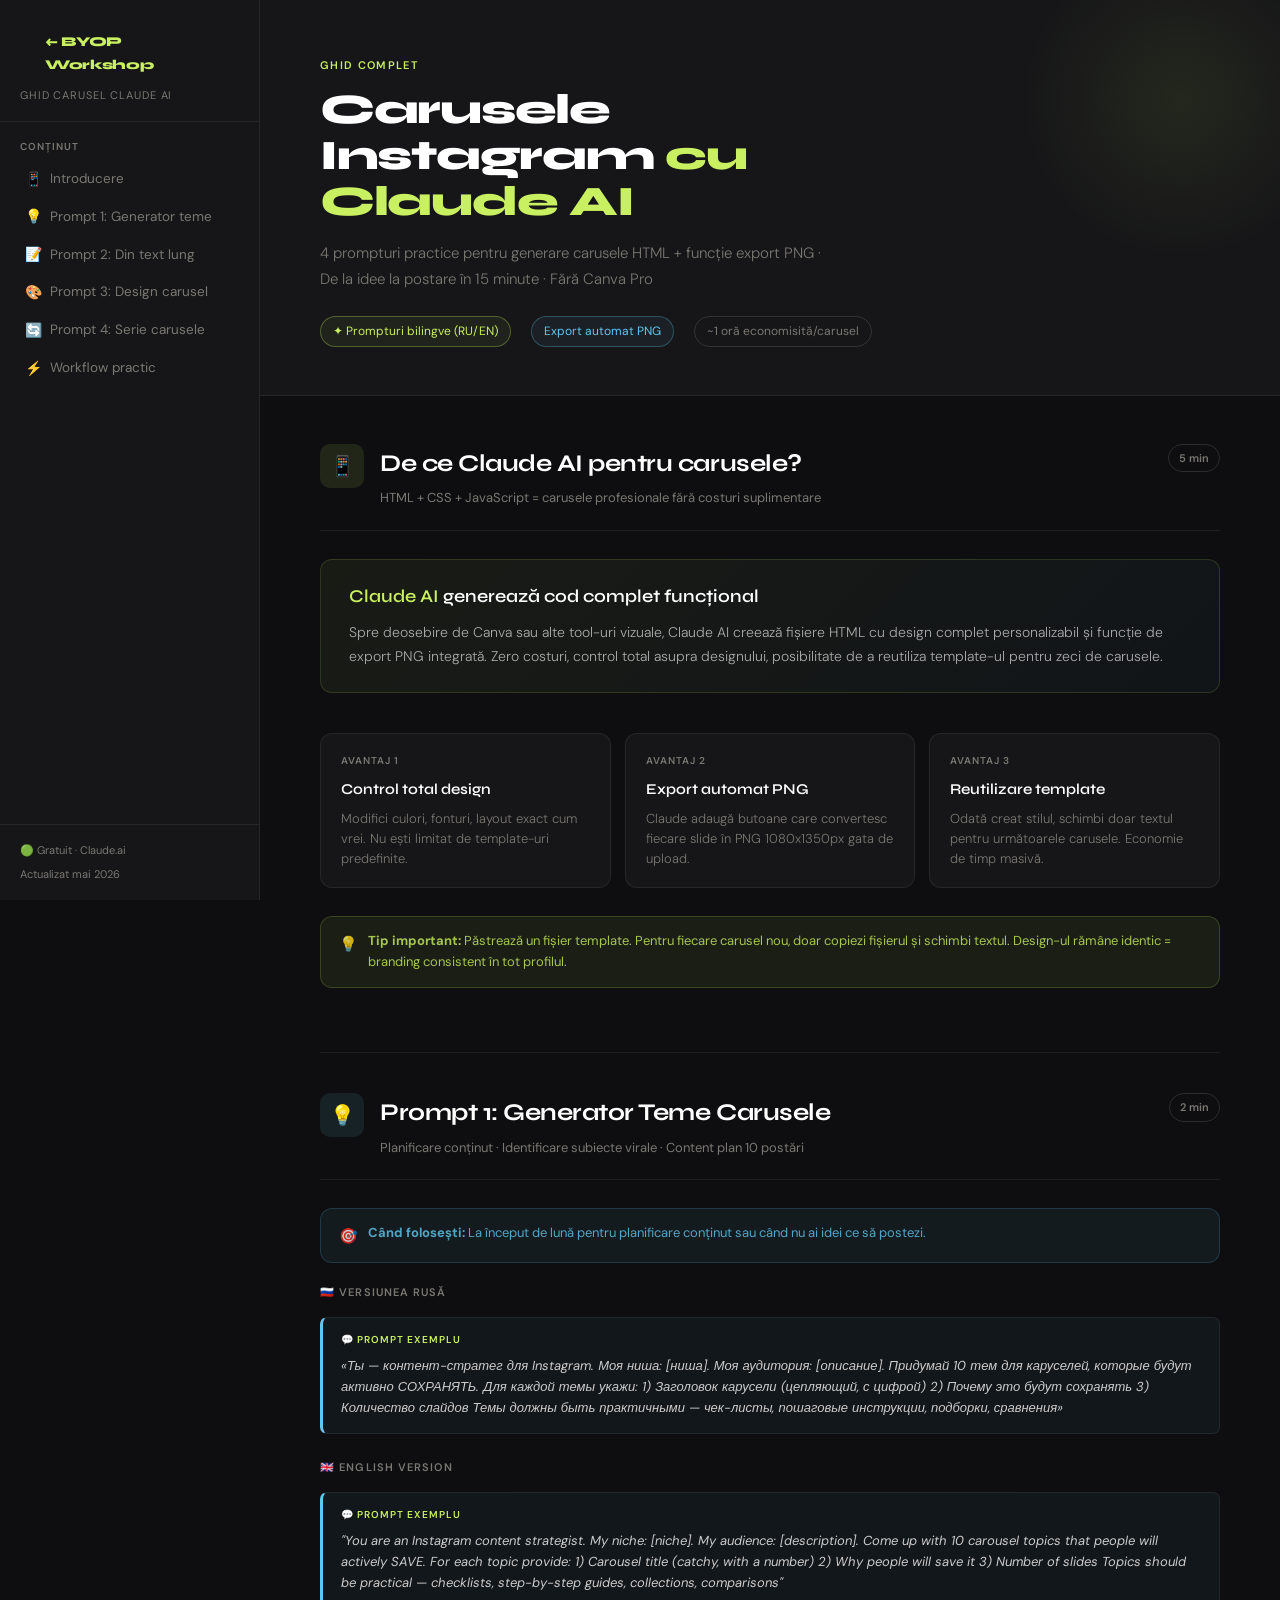
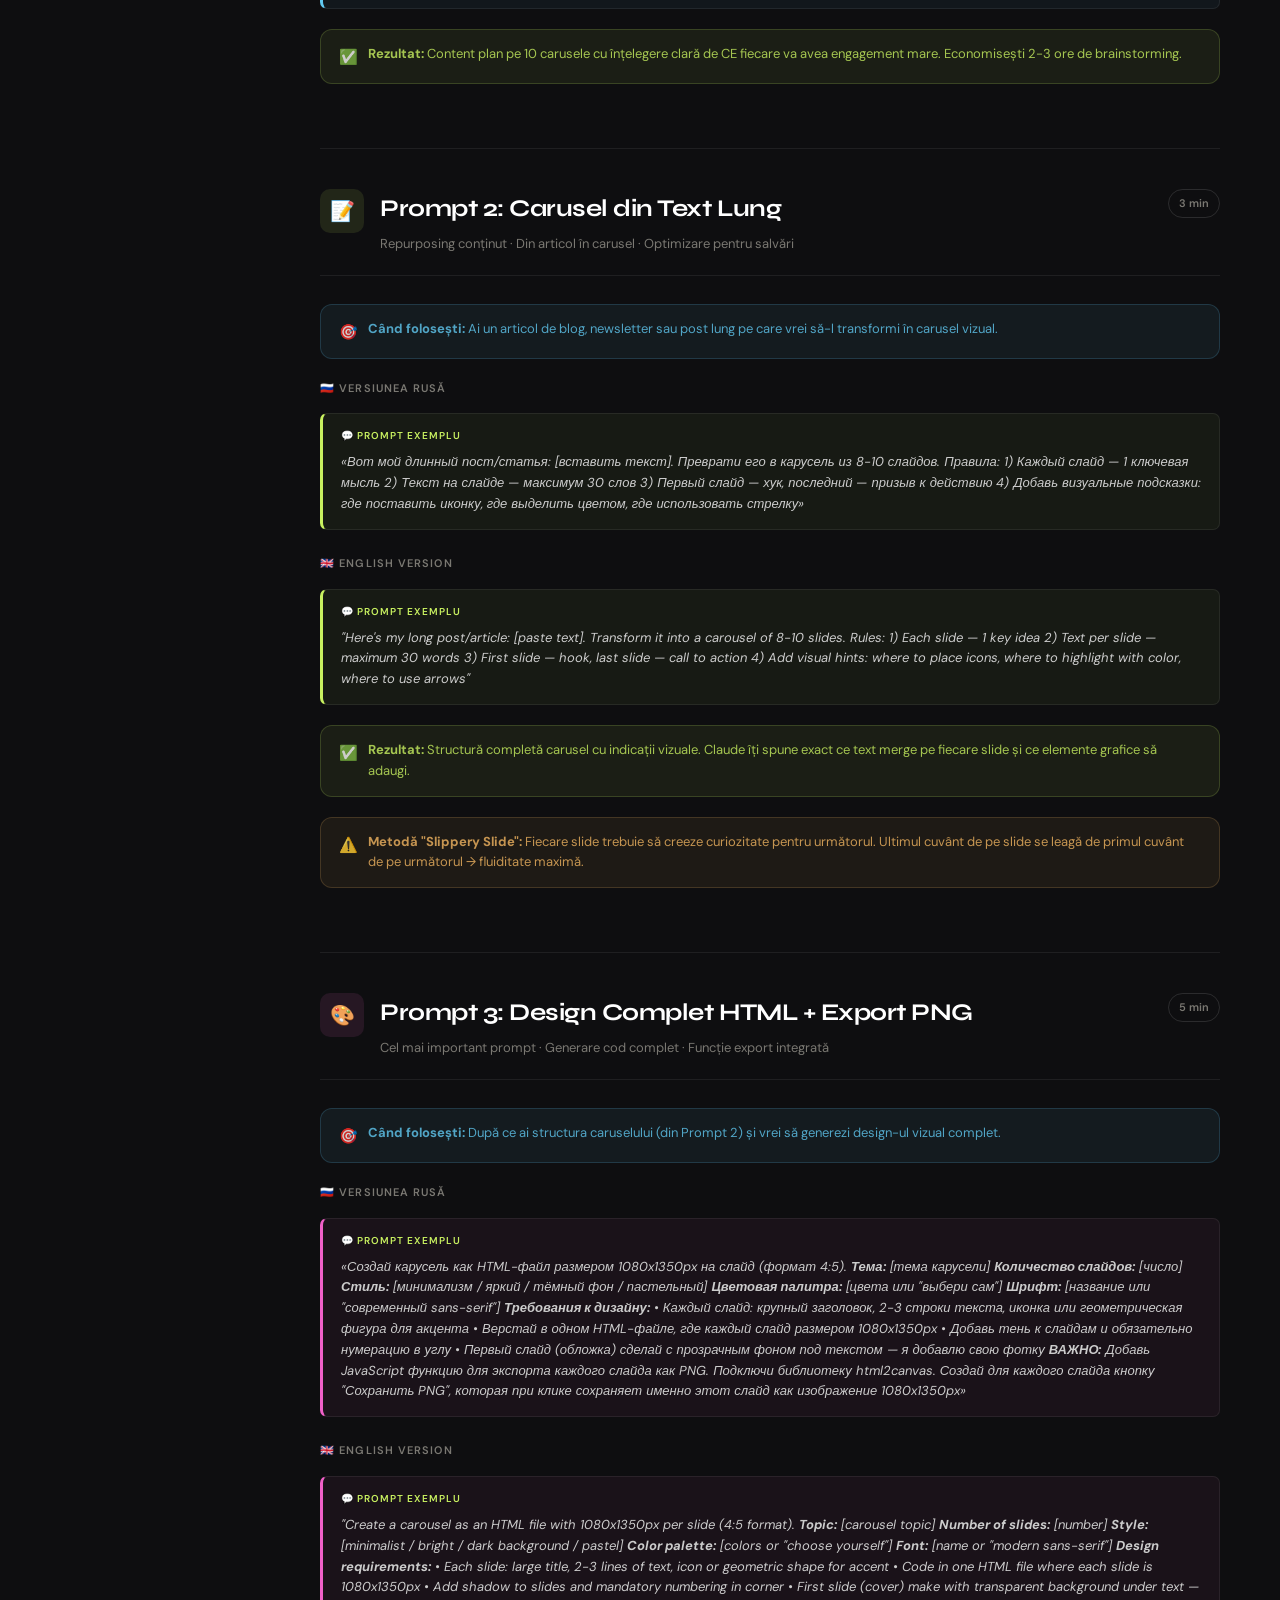
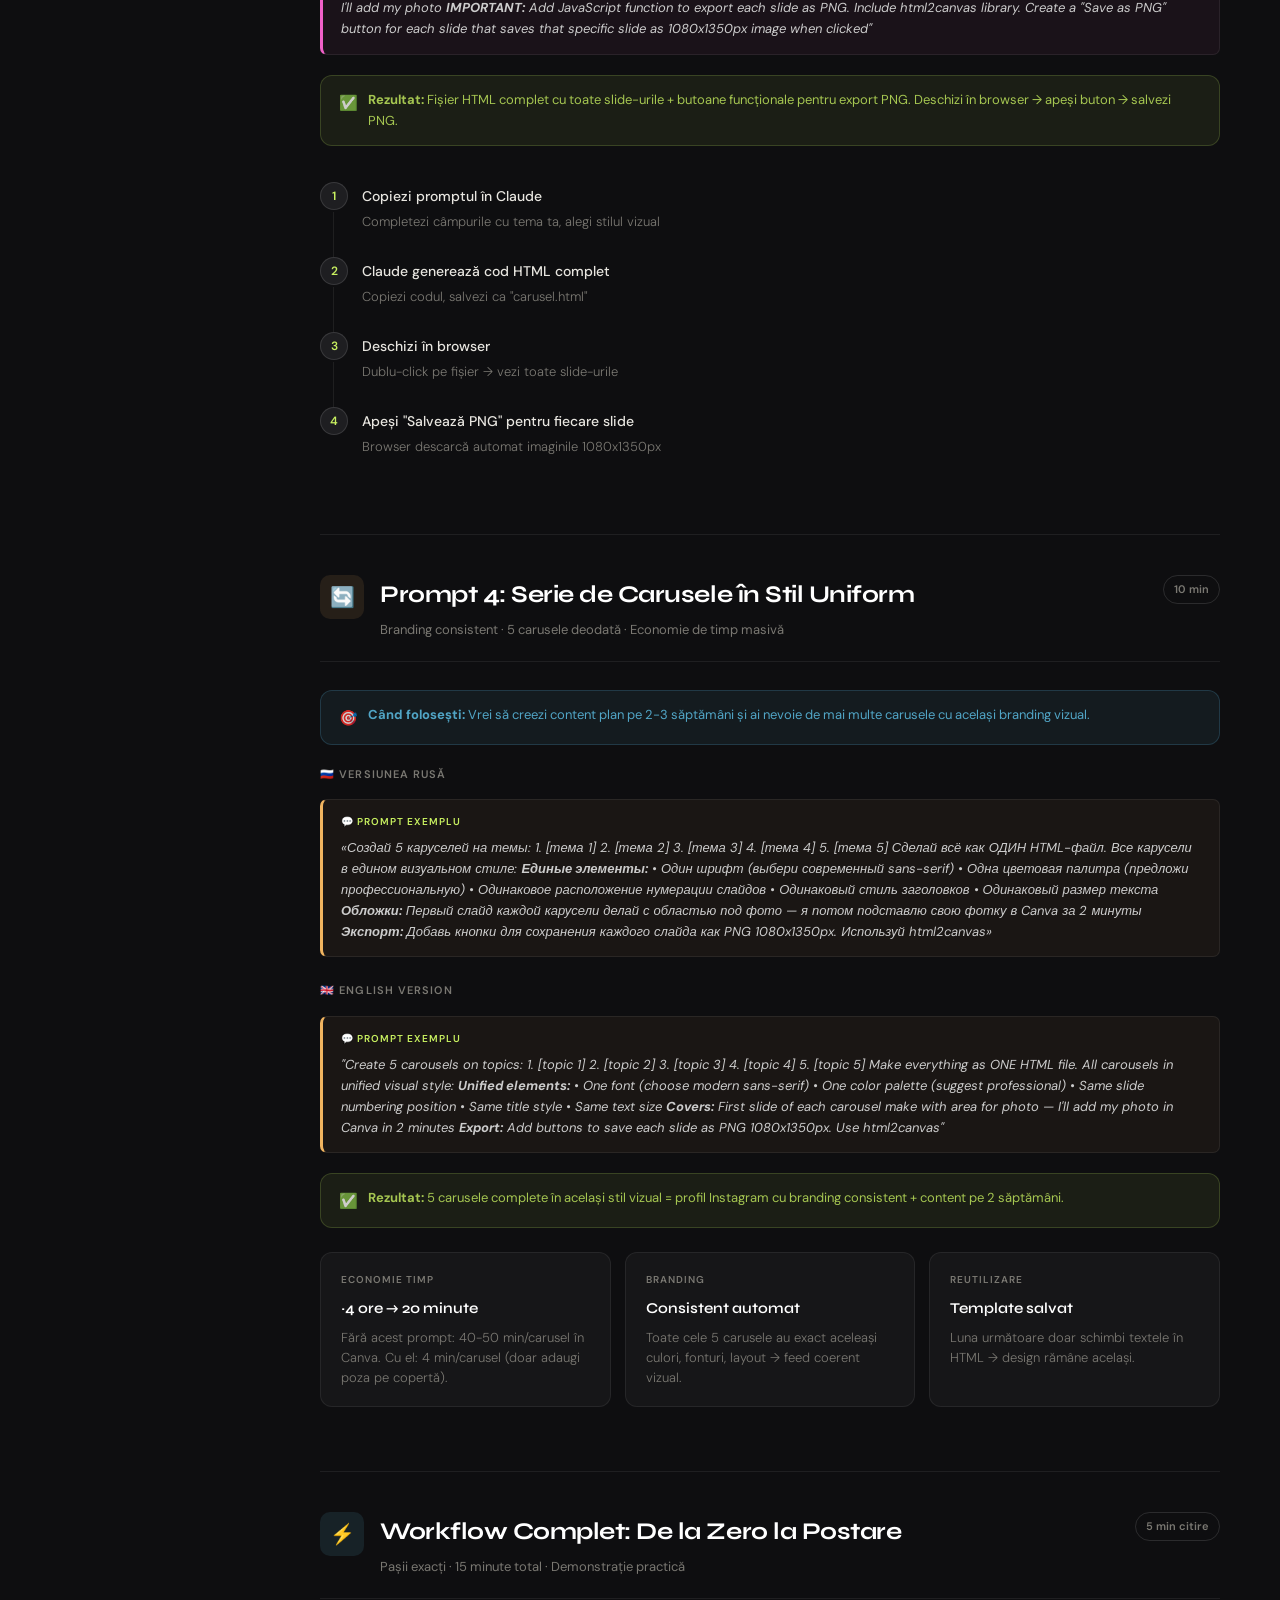
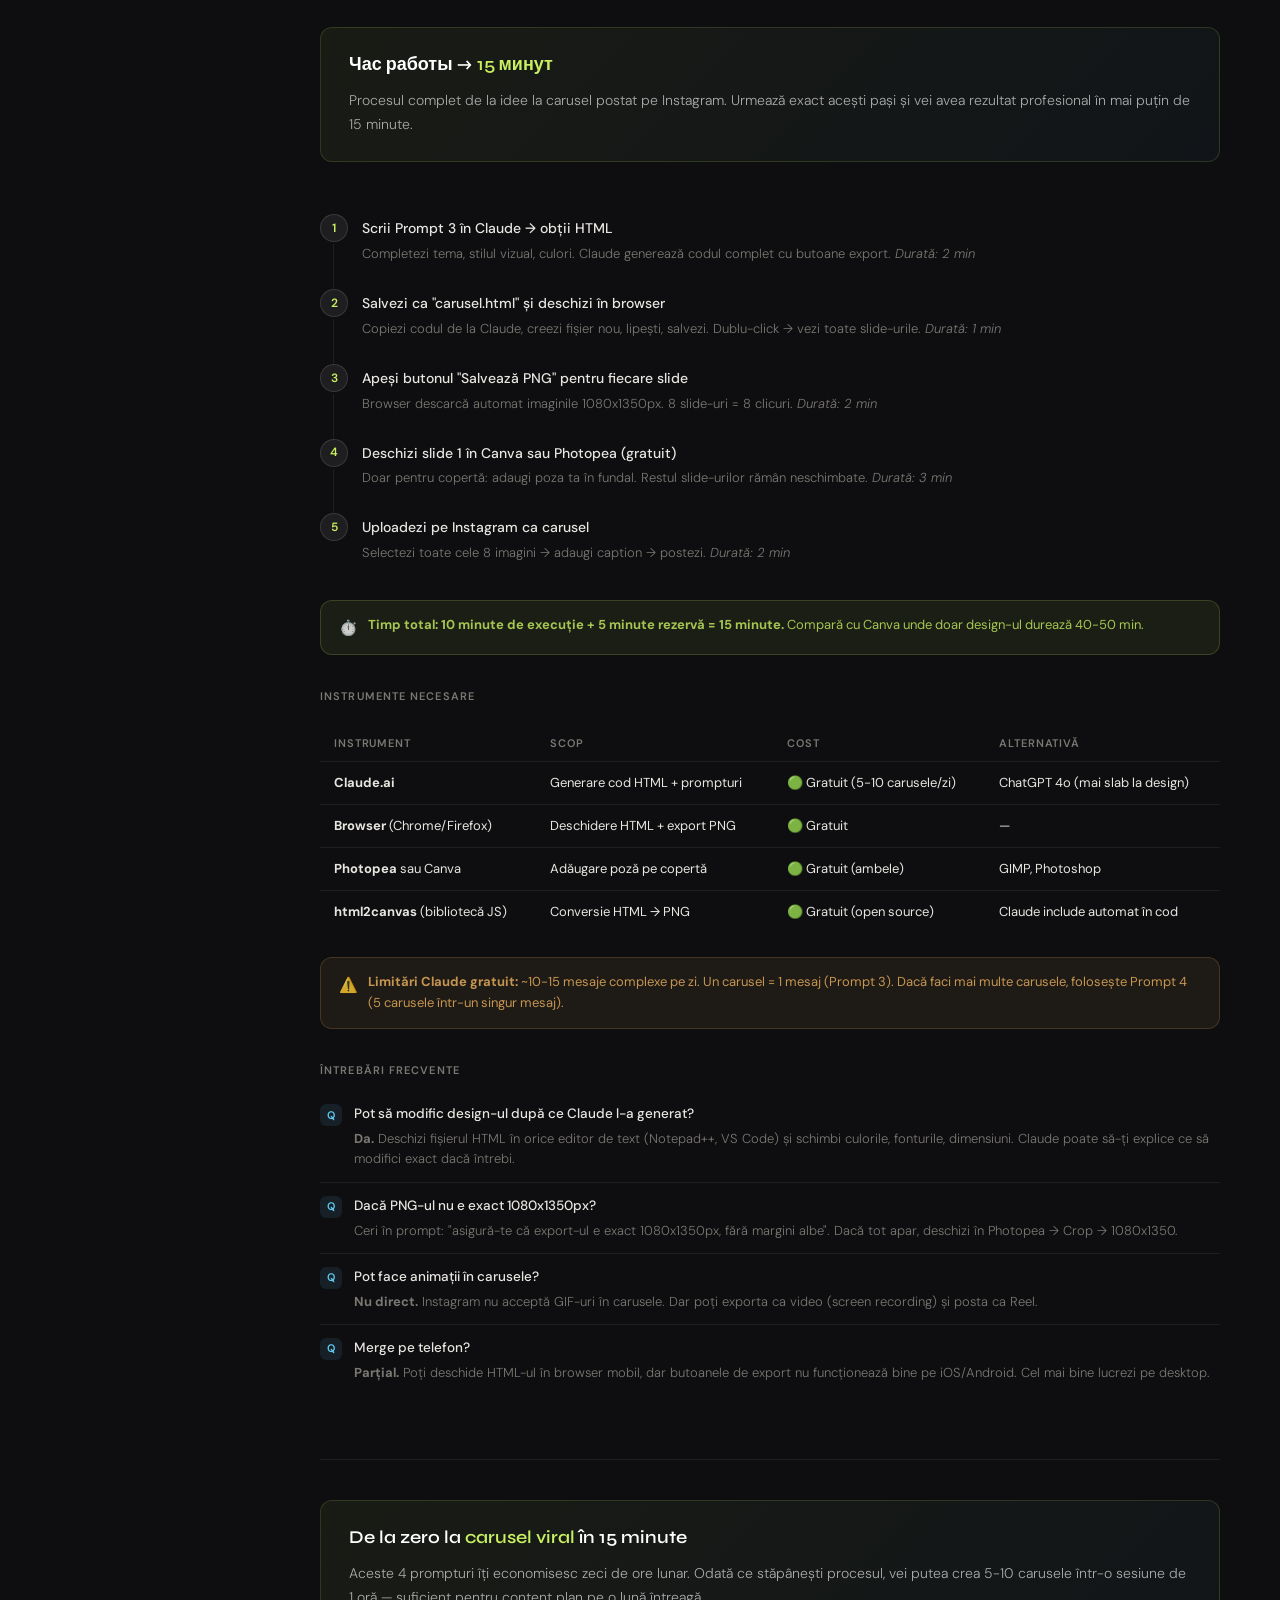
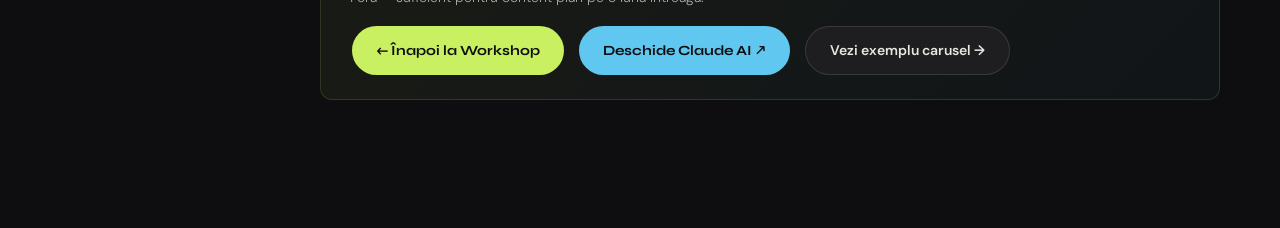
==== ghid_carusel_claude_ai.html @ e2a1d7be "Refactor code structure for improved readability and maintainability" ====
<!doctype html>
<html lang="ro">
    <head>
        <meta charset="UTF-8" />
        <meta name="viewport" content="width=device-width, initial-scale=1.0" />
        <title>Ghid Carusel Claude AI — BYOP Workshop</title>
        <link href="https://fonts.googleapis.com/css2?family=Syne:wght@400;600;700;800&family=DM+Sans:ital,wght@0,300;0,400;0,500;1,300&display=swap" rel="stylesheet" />
        <link rel="stylesheet" href="style.css" />
    </head>
    <body>
        <div id="reading-progress"></div>

        <div class="shell">
            <!-- SIDEBAR NAV -->
            <nav id="sidebar">
                <div class="nav-logo">
                    <div class="nav-logo-title">
                        <a href="index.html" style="text-decoration: none; color: var(--accent)">← BYOP Workshop</a>
                    </div>
                    <div class="nav-logo-sub">Ghid Carusel Claude AI</div>
                </div>

                <div class="nav-section-label">Conținut</div>
                <a href="#intro" class="nav-link active">
                    <span class="nav-icon">📱</span>
                    Introducere
                </a>
                <a href="#prompt1" class="nav-link">
                    <span class="nav-icon">💡</span>
                    Prompt 1: Generator teme
                </a>
                <a href="#prompt2" class="nav-link">
                    <span class="nav-icon">📝</span>
                    Prompt 2: Din text lung
                </a>
                <a href="#prompt3" class="nav-link">
                    <span class="nav-icon">🎨</span>
                    Prompt 3: Design carusel
                </a>
                <a href="#prompt4" class="nav-link">
                    <span class="nav-icon">🔄</span>
                    Prompt 4: Serie carusele
                </a>
                <a href="#workflow" class="nav-link">
                    <span class="nav-icon">⚡</span>
                    Workflow practic
                </a>

                <div class="nav-footer">
                    <div>🟢 Gratuit · Claude.ai</div>
                    <div style="margin-top: 6px">Actualizat mai 2026</div>
                </div>
            </nav>

            <!-- MAIN CONTENT -->
            <main id="main">
                <!-- HERO -->
                <div class="hero">
                    <div class="hero-eyebrow">Ghid Complet</div>
                    <h1 class="hero-title">
                        Carusele Instagram
                        <span>cu Claude AI</span>
                    </h1>
                    <p class="hero-desc">4 prompturi practice pentru generare carusele HTML + funcție export PNG · De la idee la postare în 15 minute · Fără Canva Pro</p>
                    <div class="hero-meta">
                        <span class="hero-badge green">✦ Prompturi bilingve (RU/EN)</span>
                        <span class="hero-badge blue">Export automat PNG</span>
                        <span class="hero-badge">~1 oră economisită/carusel</span>
                    </div>
                </div>

                <div class="content">
                    <!-- ===== INTRO ===== -->
                    <section class="section" id="intro">
                        <div class="section-header">
                            <div class="section-icon" style="background: rgba(200, 240, 96, 0.1)">📱</div>
                            <div>
                                <h2 class="section-title">De ce Claude AI pentru carusele?</h2>
                                <p class="section-subtitle">HTML + CSS + JavaScript = carusele profesionale fără costuri suplimentare</p>
                            </div>
                            <span class="duration-tag">5 min</span>
                        </div>

                        <div class="intro-block">
                            <div class="quote">
                                <span>Claude AI</span>
                                generează cod complet funcțional
                            </div>
                            <p style="font-size: 14px; color: #aaa; font-weight: 300">
                                Spre deosebire de Canva sau alte tool-uri vizuale, Claude AI creează fișiere HTML cu design complet personalizabil și funcție de export PNG integrată. Zero costuri,
                                control total asupra designului, posibilitate de a reutiliza template-ul pentru zeci de carusele.
                            </p>
                        </div>

                        <div class="cards">
                            <div class="card">
                                <div class="card-label">Avantaj 1</div>
                                <div class="card-title">Control total design</div>
                                <div class="card-desc">Modifici culori, fonturi, layout exact cum vrei. Nu ești limitat de template-uri predefinite.</div>
                            </div>
                            <div class="card">
                                <div class="card-label">Avantaj 2</div>
                                <div class="card-title">Export automat PNG</div>
                                <div class="card-desc">Claude adaugă butoane care convertesc fiecare slide în PNG 1080x1350px gata de upload.</div>
                            </div>
                            <div class="card">
                                <div class="card-label">Avantaj 3</div>
                                <div class="card-title">Reutilizare template</div>
                                <div class="card-desc">Odată creat stilul, schimbi doar textul pentru următoarele carusele. Economie de timp masivă.</div>
                            </div>
                        </div>

                        <div class="callout tip">
                            <span class="callout-icon">💡</span>
                            <div>
                                <strong>Tip important:</strong>
                                Păstrează un fișier template. Pentru fiecare carusel nou, doar copiezi fișierul și schimbi textul. Design-ul rămâne identic = branding consistent în tot profilul.
                            </div>
                        </div>
                    </section>

                    <hr />

                    <!-- ===== PROMPT 1 ===== -->
                    <section class="section" id="prompt1">
                        <div class="section-header">
                            <div class="section-icon" style="background: rgba(96, 200, 240, 0.1)">💡</div>
                            <div>
                                <h2 class="section-title">Prompt 1: Generator Teme Carusele</h2>
                                <p class="section-subtitle">Planificare conținut · Identificare subiecte virale · Content plan 10 postări</p>
                            </div>
                            <span class="duration-tag">2 min</span>
                        </div>

                        <div class="callout info">
                            <span class="callout-icon">🎯</span>
                            <div>
                                <strong>Când folosești:</strong>
                                La început de lună pentru planificare conținut sau când nu ai idei ce să postezi.
                            </div>
                        </div>

                        <div class="scenarios-title">🇷🇺 Versiunea Rusă</div>
                        <div class="prompt-block" style="background: rgba(96, 200, 240, 0.05); border-left: 3px solid var(--accent2)">
                            «Ты — контент-стратег для Instagram. Моя ниша: [ниша]. Моя аудитория: [описание]. Придумай 10 тем для каруселей, которые будут активно СОХРАНЯТЬ. Для каждой темы укажи: 1)
                            Заголовок карусели (цепляющий, с цифрой) 2) Почему это будут сохранять 3) Количество слайдов Темы должны быть практичными — чек-листы, пошаговые инструкции, подборки,
                            сравнения»
                        </div>

                        <div class="scenarios-title" style="margin-top: 24px">🇬🇧 English Version</div>
                        <div class="prompt-block" style="background: rgba(96, 200, 240, 0.05); border-left: 3px solid var(--accent2)">
                            "You are an Instagram content strategist. My niche: [niche]. My audience: [description]. Come up with 10 carousel topics that people will actively SAVE. For each topic
                            provide: 1) Carousel title (catchy, with a number) 2) Why people will save it 3) Number of slides Topics should be practical — checklists, step-by-step guides, collections,
                            comparisons"
                        </div>

                        <div class="callout tip" style="margin-top: 20px">
                            <span class="callout-icon">✅</span>
                            <div>
                                <strong>Rezultat:</strong>
                                Content plan pe 10 carusele cu înțelegere clară de CE fiecare va avea engagement mare. Economisești 2-3 ore de brainstorming.
                            </div>
                        </div>
                    </section>

                    <hr />

                    <!-- ===== PROMPT 2 ===== -->
                    <section class="section" id="prompt2">
                        <div class="section-header">
                            <div class="section-icon" style="background: rgba(200, 240, 96, 0.1)">📝</div>
                            <div>
                                <h2 class="section-title">Prompt 2: Carusel din Text Lung</h2>
                                <p class="section-subtitle">Repurposing conținut · Din articol în carusel · Optimizare pentru salvări</p>
                            </div>
                            <span class="duration-tag">3 min</span>
                        </div>

                        <div class="callout info">
                            <span class="callout-icon">🎯</span>
                            <div>
                                <strong>Când folosești:</strong>
                                Ai un articol de blog, newsletter sau post lung pe care vrei să-l transformi în carusel vizual.
                            </div>
                        </div>

                        <div class="scenarios-title">🇷🇺 Versiunea Rusă</div>
                        <div class="prompt-block" style="background: rgba(200, 240, 96, 0.05); border-left: 3px solid var(--accent)">
                            «Вот мой длинный пост/статья: [вставить текст]. Преврати его в карусель из 8-10 слайдов. Правила: 1) Каждый слайд — 1 ключевая мысль 2) Текст на слайде — максимум 30 слов
                            3) Первый слайд — хук, последний — призыв к действию 4) Добавь визуальные подсказки: где поставить иконку, где выделить цветом, где использовать стрелку»
                        </div>

                        <div class="scenarios-title" style="margin-top: 24px">🇬🇧 English Version</div>
                        <div class="prompt-block" style="background: rgba(200, 240, 96, 0.05); border-left: 3px solid var(--accent)">
                            "Here's my long post/article: [paste text]. Transform it into a carousel of 8-10 slides. Rules: 1) Each slide — 1 key idea 2) Text per slide — maximum 30 words 3) First
                            slide — hook, last slide — call to action 4) Add visual hints: where to place icons, where to highlight with color, where to use arrows"
                        </div>

                        <div class="callout tip" style="margin-top: 20px">
                            <span class="callout-icon">✅</span>
                            <div>
                                <strong>Rezultat:</strong>
                                Structură completă carusel cu indicații vizuale. Claude îți spune exact ce text merge pe fiecare slide și ce elemente grafice să adaugi.
                            </div>
                        </div>

                        <div class="callout warn" style="margin-top: 14px">
                            <span class="callout-icon">⚠️</span>
                            <div>
                                <strong>Metodă "Slippery Slide":</strong>
                                Fiecare slide trebuie să creeze curiozitate pentru următorul. Ultimul cuvânt de pe slide se leagă de primul cuvânt de pe următorul → fluiditate maximă.
                            </div>
                        </div>
                    </section>

                    <hr />

                    <!-- ===== PROMPT 3 ===== -->
                    <section class="section" id="prompt3">
                        <div class="section-header">
                            <div class="section-icon" style="background: rgba(240, 96, 200, 0.1)">🎨</div>
                            <div>
                                <h2 class="section-title">Prompt 3: Design Complet HTML + Export PNG</h2>
                                <p class="section-subtitle">Cel mai important prompt · Generare cod complet · Funcție export integrată</p>
                            </div>
                            <span class="duration-tag">5 min</span>
                        </div>

                        <div class="callout info">
                            <span class="callout-icon">🎯</span>
                            <div>
                                <strong>Când folosești:</strong>
                                După ce ai structura caruselului (din Prompt 2) și vrei să generezi design-ul vizual complet.
                            </div>
                        </div>

                        <div class="scenarios-title">🇷🇺 Versiunea Rusă</div>
                        <div class="prompt-block" style="background: rgba(240, 96, 200, 0.05); border-left: 3px solid var(--accent3)">
                            «Создай карусель как HTML-файл размером 1080x1350px на слайд (формат 4:5).

                            <strong>Тема:</strong>
                            [тема карусели]
                            <strong>Количество слайдов:</strong>
                            [число]
                            <strong>Стиль:</strong>
                            [минимализм / яркий / тёмный фон / пастельный]
                            <strong>Цветовая палитра:</strong>
                            [цвета или "выбери сам"]
                            <strong>Шрифт:</strong>
                            [название или "современный sans-serif"]

                            <strong>Требования к дизайну:</strong>
                            • Каждый слайд: крупный заголовок, 2-3 строки текста, иконка или геометрическая фигура для акцента • Верстай в одном HTML-файле, где каждый слайд размером 1080x1350px •
                            Добавь тень к слайдам и обязательно нумерацию в углу • Первый слайд (обложка) сделай с прозрачным фоном под текстом — я добавлю свою фотку

                            <strong>ВАЖНО:</strong>
                            Добавь JavaScript функцию для экспорта каждого слайда как PNG. Подключи библиотеку html2canvas. Создай для каждого слайда кнопку "Сохранить PNG", которая при клике
                            сохраняет именно этот слайд как изображение 1080x1350px»
                        </div>

                        <div class="scenarios-title" style="margin-top: 24px">🇬🇧 English Version</div>
                        <div class="prompt-block" style="background: rgba(240, 96, 200, 0.05); border-left: 3px solid var(--accent3)">
                            "Create a carousel as an HTML file with 1080x1350px per slide (4:5 format).

                            <strong>Topic:</strong>
                            [carousel topic]
                            <strong>Number of slides:</strong>
                            [number]
                            <strong>Style:</strong>
                            [minimalist / bright / dark background / pastel]
                            <strong>Color palette:</strong>
                            [colors or "choose yourself"]
                            <strong>Font:</strong>
                            [name or "modern sans-serif"]

                            <strong>Design requirements:</strong>
                            • Each slide: large title, 2-3 lines of text, icon or geometric shape for accent • Code in one HTML file where each slide is 1080x1350px • Add shadow to slides and
                            mandatory numbering in corner • First slide (cover) make with transparent background under text — I'll add my photo

                            <strong>IMPORTANT:</strong>
                            Add JavaScript function to export each slide as PNG. Include html2canvas library. Create a "Save as PNG" button for each slide that saves that specific slide as 1080x1350px
                            image when clicked"
                        </div>

                        <div class="callout tip" style="margin-top: 20px">
                            <span class="callout-icon">✅</span>
                            <div>
                                <strong>Rezultat:</strong>
                                Fișier HTML complet cu toate slide-urile + butoane funcționale pentru export PNG. Deschizi în browser → apeși buton → salvezi PNG.
                            </div>
                        </div>

                        <div class="workflow" style="margin-top: 24px">
                            <div class="workflow-step">
                                <div class="workflow-step-num">1</div>
                                <div class="workflow-step-body">
                                    <div class="workflow-step-title">Copiezi promptul în Claude</div>
                                    <div class="workflow-step-desc">Completezi câmpurile cu tema ta, alegi stilul vizual</div>
                                </div>
                            </div>
                            <div class="workflow-step">
                                <div class="workflow-step-num">2</div>
                                <div class="workflow-step-body">
                                    <div class="workflow-step-title">Claude generează cod HTML complet</div>
                                    <div class="workflow-step-desc">Copiezi codul, salvezi ca "carusel.html"</div>
                                </div>
                            </div>
                            <div class="workflow-step">
                                <div class="workflow-step-num">3</div>
                                <div class="workflow-step-body">
                                    <div class="workflow-step-title">Deschizi în browser</div>
                                    <div class="workflow-step-desc">Dublu-click pe fișier → vezi toate slide-urile</div>
                                </div>
                            </div>
                            <div class="workflow-step">
                                <div class="workflow-step-num">4</div>
                                <div class="workflow-step-body">
                                    <div class="workflow-step-title">Apeși "Salvează PNG" pentru fiecare slide</div>
                                    <div class="workflow-step-desc">Browser descarcă automat imaginile 1080x1350px</div>
                                </div>
                            </div>
                        </div>
                    </section>

                    <hr />

                    <!-- ===== PROMPT 4 ===== -->
                    <section class="section" id="prompt4">
                        <div class="section-header">
                            <div class="section-icon" style="background: rgba(240, 180, 96, 0.1)">🔄</div>
                            <div>
                                <h2 class="section-title">Prompt 4: Serie de Carusele în Stil Uniform</h2>
                                <p class="section-subtitle">Branding consistent · 5 carusele deodată · Economie de timp masivă</p>
                            </div>
                            <span class="duration-tag">10 min</span>
                        </div>

                        <div class="callout info">
                            <span class="callout-icon">🎯</span>
                            <div>
                                <strong>Când folosești:</strong>
                                Vrei să creezi content plan pe 2-3 săptămâni și ai nevoie de mai multe carusele cu același branding vizual.
                            </div>
                        </div>

                        <div class="scenarios-title">🇷🇺 Versiunea Rusă</div>
                        <div class="prompt-block" style="background: rgba(240, 180, 96, 0.05); border-left: 3px solid var(--warn)">
                            «Создай 5 каруселей на темы: 1. [тема 1] 2. [тема 2] 3. [тема 3] 4. [тема 4] 5. [тема 5] Сделай всё как ОДИН HTML-файл. Все карусели в едином визуальном стиле:

                            <strong>Единые элементы:</strong>
                            • Один шрифт (выбери современный sans-serif) • Одна цветовая палитра (предложи профессиональную) • Одинаковое расположение нумерации слайдов • Одинаковый стиль заголовков •
                            Одинаковый размер текста

                            <strong>Обложки:</strong>
                            Первый слайд каждой карусели делай с областью под фото — я потом подставлю свою фотку в Canva за 2 минуты

                            <strong>Экспорт:</strong>
                            Добавь кнопки для сохранения каждого слайда как PNG 1080x1350px. Используй html2canvas»
                        </div>

                        <div class="scenarios-title" style="margin-top: 24px">🇬🇧 English Version</div>
                        <div class="prompt-block" style="background: rgba(240, 180, 96, 0.05); border-left: 3px solid var(--warn)">
                            "Create 5 carousels on topics: 1. [topic 1] 2. [topic 2] 3. [topic 3] 4. [topic 4] 5. [topic 5] Make everything as ONE HTML file. All carousels in unified visual style:

                            <strong>Unified elements:</strong>
                            • One font (choose modern sans-serif) • One color palette (suggest professional) • Same slide numbering position • Same title style • Same text size

                            <strong>Covers:</strong>
                            First slide of each carousel make with area for photo — I'll add my photo in Canva in 2 minutes

                            <strong>Export:</strong>
                            Add buttons to save each slide as PNG 1080x1350px. Use html2canvas"
                        </div>

                        <div class="callout tip" style="margin-top: 20px">
                            <span class="callout-icon">✅</span>
                            <div>
                                <strong>Rezultat:</strong>
                                5 carusele complete în același stil vizual = profil Instagram cu branding consistent + content pe 2 săptămâni.
                            </div>
                        </div>

                        <div class="cards" style="margin-top: 24px">
                            <div class="card">
                                <div class="card-label">Economie timp</div>
                                <div class="card-title">~4 ore → 20 minute</div>
                                <div class="card-desc">Fără acest prompt: 40-50 min/carusel în Canva. Cu el: 4 min/carusel (doar adaugi poza pe copertă).</div>
                            </div>
                            <div class="card">
                                <div class="card-label">Branding</div>
                                <div class="card-title">Consistent automat</div>
                                <div class="card-desc">Toate cele 5 carusele au exact aceleași culori, fonturi, layout → feed coerent vizual.</div>
                            </div>
                            <div class="card">
                                <div class="card-label">Reutilizare</div>
                                <div class="card-title">Template salvat</div>
                                <div class="card-desc">Luna următoare doar schimbi textele în HTML → design rămâne același.</div>
                            </div>
                        </div>
                    </section>

                    <hr />

                    <!-- ===== WORKFLOW PRACTIC ===== -->
                    <section class="section" id="workflow">
                        <div class="section-header">
                            <div class="section-icon" style="background: rgba(96, 200, 240, 0.1)">⚡</div>
                            <div>
                                <h2 class="section-title">Workflow Complet: De la Zero la Postare</h2>
                                <p class="section-subtitle">Pașii exacți · 15 minute total · Demonstrație practică</p>
                            </div>
                            <span class="duration-tag">5 min citire</span>
                        </div>

                        <div class="intro-block">
                            <div class="quote">
                                Час работы →
                                <span>15 минут</span>
                            </div>
                            <p style="font-size: 14px; color: #aaa; font-weight: 300">
                                Procesul complet de la idee la carusel postat pe Instagram. Urmează exact acești pași și vei avea rezultat profesional în mai puțin de 15 minute.
                            </p>
                        </div>

                        <div class="workflow">
                            <div class="workflow-step">
                                <div class="workflow-step-num">1</div>
                                <div class="workflow-step-body">
                                    <div class="workflow-step-title">Scrii Prompt 3 în Claude → obții HTML</div>
                                    <div class="workflow-step-desc">
                                        Completezi tema, stilul vizual, culori. Claude generează codul complet cu butoane export.
                                        <em>Durată: 2 min</em>
                                    </div>
                                </div>
                            </div>
                            <div class="workflow-step">
                                <div class="workflow-step-num">2</div>
                                <div class="workflow-step-body">
                                    <div class="workflow-step-title">Salvezi ca "carusel.html" și deschizi în browser</div>
                                    <div class="workflow-step-desc">
                                        Copiezi codul de la Claude, creezi fișier nou, lipești, salvezi. Dublu-click → vezi toate slide-urile.
                                        <em>Durată: 1 min</em>
                                    </div>
                                </div>
                            </div>
                            <div class="workflow-step">
                                <div class="workflow-step-num">3</div>
                                <div class="workflow-step-body">
                                    <div class="workflow-step-title">Apeși butonul "Salvează PNG" pentru fiecare slide</div>
                                    <div class="workflow-step-desc">
                                        Browser descarcă automat imaginile 1080x1350px. 8 slide-uri = 8 clicuri.
                                        <em>Durată: 2 min</em>
                                    </div>
                                </div>
                            </div>
                            <div class="workflow-step">
                                <div class="workflow-step-num">4</div>
                                <div class="workflow-step-body">
                                    <div class="workflow-step-title">Deschizi slide 1 în Canva sau Photopea (gratuit)</div>
                                    <div class="workflow-step-desc">
                                        Doar pentru copertă: adaugi poza ta în fundal. Restul slide-urilor rămân neschimbate.
                                        <em>Durată: 3 min</em>
                                    </div>
                                </div>
                            </div>
                            <div class="workflow-step">
                                <div class="workflow-step-num">5</div>
                                <div class="workflow-step-body">
                                    <div class="workflow-step-title">Uploadezi pe Instagram ca carusel</div>
                                    <div class="workflow-step-desc">
                                        Selectezi toate cele 8 imagini → adaugi caption → postezi.
                                        <em>Durată: 2 min</em>
                                    </div>
                                </div>
                            </div>
                        </div>

                        <div class="callout tip" style="margin-top: 24px">
                            <span class="callout-icon">⏱️</span>
                            <div>
                                <strong>Timp total: 10 minute de execuție + 5 minute rezervă = 15 minute.</strong>
                                Compară cu Canva unde doar design-ul durează 40-50 min.
                            </div>
                        </div>

                        <div class="scenarios-title" style="margin-top: 32px">Instrumente necesare</div>

                        <table class="wiki-table">
                            <thead>
                                <tr>
                                    <th>Instrument</th>
                                    <th>Scop</th>
                                    <th>Cost</th>
                                    <th>Alternativă</th>
                                </tr>
                            </thead>
                            <tbody>
                                <tr>
                                    <td><strong>Claude.ai</strong></td>
                                    <td>Generare cod HTML + prompturi</td>
                                    <td>🟢 Gratuit (5-10 carusele/zi)</td>
                                    <td>ChatGPT 4o (mai slab la design)</td>
                                </tr>
                                <tr>
                                    <td>
                                        <strong>Browser</strong>
                                        (Chrome/Firefox)
                                    </td>
                                    <td>Deschidere HTML + export PNG</td>
                                    <td>🟢 Gratuit</td>
                                    <td>—</td>
                                </tr>
                                <tr>
                                    <td>
                                        <strong>Photopea</strong>
                                        sau Canva
                                    </td>
                                    <td>Adăugare poză pe copertă</td>
                                    <td>🟢 Gratuit (ambele)</td>
                                    <td>GIMP, Photoshop</td>
                                </tr>
                                <tr>
                                    <td>
                                        <strong>html2canvas</strong>
                                        (bibliotecă JS)
                                    </td>
                                    <td>Conversie HTML → PNG</td>
                                    <td>🟢 Gratuit (open source)</td>
                                    <td>Claude include automat în cod</td>
                                </tr>
                            </tbody>
                        </table>

                        <div class="callout warn" style="margin-top: 24px">
                            <span class="callout-icon">⚠️</span>
                            <div>
                                <strong>Limitări Claude gratuit:</strong>
                                ~10-15 mesaje complexe pe zi. Un carusel = 1 mesaj (Prompt 3). Dacă faci mai multe carusele, folosește Prompt 4 (5 carusele într-un singur mesaj).
                            </div>
                        </div>

                        <div class="scenarios-title" style="margin-top: 32px">Întrebări frecvente</div>

                        <div class="scenario">
                            <div class="scenario-num" style="background: rgba(96, 200, 240, 0.1); color: var(--accent2)">Q</div>
                            <div class="scenario-content">
                                <div class="scenario-title">Pot să modific design-ul după ce Claude l-a generat?</div>
                                <div class="scenario-desc">
                                    <strong>Da.</strong>
                                    Deschizi fișierul HTML în orice editor de text (Notepad++, VS Code) și schimbi culorile, fonturile, dimensiuni. Claude poate să-ți explice ce să modifici exact dacă
                                    întrebi.
                                </div>
                            </div>
                        </div>
                        <div class="scenario">
                            <div class="scenario-num" style="background: rgba(96, 200, 240, 0.1); color: var(--accent2)">Q</div>
                            <div class="scenario-content">
                                <div class="scenario-title">Dacă PNG-ul nu e exact 1080x1350px?</div>
                                <div class="scenario-desc">
                                    Ceri în prompt: "asigură-te că export-ul e exact 1080x1350px, fără margini albe". Dacă tot apar, deschizi în Photopea → Crop → 1080x1350.
                                </div>
                            </div>
                        </div>
                        <div class="scenario">
                            <div class="scenario-num" style="background: rgba(96, 200, 240, 0.1); color: var(--accent2)">Q</div>
                            <div class="scenario-content">
                                <div class="scenario-title">Pot face animații în carusele?</div>
                                <div class="scenario-desc">
                                    <strong>Nu direct.</strong>
                                    Instagram nu acceptă GIF-uri în carusele. Dar poți exporta ca video (screen recording) și posta ca Reel.
                                </div>
                            </div>
                        </div>
                        <div class="scenario">
                            <div class="scenario-num" style="background: rgba(96, 200, 240, 0.1); color: var(--accent2)">Q</div>
                            <div class="scenario-content">
                                <div class="scenario-title">Merge pe telefon?</div>
                                <div class="scenario-desc">
                                    <strong>Parțial.</strong>
                                    Poți deschide HTML-ul în browser mobil, dar butoanele de export nu funcționează bine pe iOS/Android. Cel mai bine lucrezi pe desktop.
                                </div>
                            </div>
                        </div>
                    </section>

                    <hr />

                    <!-- ÎNCHEIERE -->
                    <section class="section" id="close" style="margin-bottom: 80px">
                        <div class="intro-block">
                            <div class="quote">
                                De la zero la
                                <span>carusel viral</span>
                                în 15 minute
                            </div>
                            <p style="font-size: 14px; color: #aaa; font-weight: 300; margin-bottom: 16px">
                                Aceste 4 prompturi îți economisesc zeci de ore lunar. Odată ce stăpânești procesul, vei putea crea 5-10 carusele într-o sesiune de 1 oră — suficient pentru content plan
                                pe o lună întreagă.
                            </p>
                            <div style="display: flex; gap: 12px; flex-wrap: wrap">
                                <a
                                    href="index.html"
                                    style="
                                        display: inline-flex;
                                        align-items: center;
                                        gap: 8px;
                                        padding: 12px 24px;
                                        background: var(--accent);
                                        color: var(--bg);
                                        border-radius: 100px;
                                        text-decoration: none;
                                        font-family: &quot;Syne&quot;, sans-serif;
                                        font-weight: 700;
                                        font-size: 14px;
                                    ">
                                    ← Înapoi la Workshop
                                </a>
                                <a
                                    href="https://claude.ai"
                                    target="_blank"
                                    rel="noopener"
                                    style="
                                        display: inline-flex;
                                        align-items: center;
                                        gap: 8px;
                                        padding: 12px 24px;
                                        background: var(--accent2);
                                        color: var(--bg);
                                        border-radius: 100px;
                                        text-decoration: none;
                                        font-family: &quot;Syne&quot;, sans-serif;
                                        font-weight: 700;
                                        font-size: 14px;
                                    ">
                                    Deschide Claude AI ↗
                                </a>
                                <a
                                    href="notebooklm_carousel.html"
                                    style="
                                        display: inline-flex;
                                        align-items: center;
                                        gap: 8px;
                                        padding: 12px 24px;
                                        background: var(--bg3);
                                        color: var(--text);
                                        border: 1px solid var(--border2);
                                        border-radius: 100px;
                                        text-decoration: none;
                                        font-weight: 600;
                                        font-size: 14px;
                                    ">
                                    Vezi exemplu carusel →
                                </a>
                            </div>
                        </div>
                    </section>
                </div>
            </main>
        </div>

        <script>
            // Active nav link on scroll
            const sections = document.querySelectorAll("section[id]");
            const navLinks = document.querySelectorAll(".nav-link");
            const progress = document.getElementById("reading-progress");

            function updateNav() {
                const scrollY = window.scrollY;
                const docH = document.body.scrollHeight - window.innerHeight;
                progress.style.width = (scrollY / docH) * 100 + "%";

                let current = "";
                sections.forEach((sec) => {
                    if (scrollY >= sec.offsetTop - 80) current = sec.id;
                });
                navLinks.forEach((link) => {
                    link.classList.remove("active");
                    if (link.getAttribute("href") === "#" + current) link.classList.add("active");
                });
            }

            window.addEventListener("scroll", updateNav, { passive: true });

            // Smooth scroll
            navLinks.forEach((link) => {
                link.addEventListener("click", (e) => {
                    e.preventDefault();
                    const target = document.querySelector(link.getAttribute("href"));
                    if (target) target.scrollIntoView({ behavior: "smooth" });
                });
            });
        </script>
    </body>
</html>
---- style.css ----
:root {
    --bg: #0e0e10;
    --bg2: #161618;
    --bg3: #1e1e21;
    --border: rgba(255, 255, 255, 0.07);
    --border2: rgba(255, 255, 255, 0.12);
    --text: #e8e6e0;
    --muted: #7a7872;
    --accent: #c8f060;
    --accent2: #60c8f0;
    --accent3: #f060c8;
    --warn: #f0b460;
    --danger: #f06060;
    --radius: 12px;
    --radius-sm: 7px;
}
*,
*::before,
*::after {
    box-sizing: border-box;
    margin: 0;
    padding: 0;
}

body {
    background: var(--bg);
    color: var(--text);
    font-family: "DM Sans", sans-serif;
    font-size: 15px;
    line-height: 1.7;
    min-height: 100vh;
}

/* LAYOUT */
.shell {
    display: flex;
    min-height: 100vh;
}

/* SIDEBAR */
nav {
    width: 260px;
    flex-shrink: 0;
    background: var(--bg2);
    border-right: 1px solid var(--border);
    position: sticky;
    top: 0;
    height: 100vh;
    overflow-y: auto;
    display: flex;
    flex-direction: column;
}
.nav-logo {
    padding: 24px 20px 16px;
    border-bottom: 1px solid var(--border);
}
.nav-logo-title {
    font-family: "Syne", sans-serif;
    font-weight: 800;
    font-size: 17px;
    color: var(--accent);
    letter-spacing: -0.02em;
}
/* .nav-logo-title a {
    font-family: "Syne", sans-serif;
    font-weight: 800;
    font-size: 17px;
    color: var(--accent);
    letter-spacing: -0.02em;
} */
.nav-logo-sub {
    font-size: 11px;
    color: var(--muted);
    margin-top: 2px;
    text-transform: uppercase;
    letter-spacing: 0.08em;
}
.nav-section-label {
    font-size: 10px;
    font-weight: 600;
    text-transform: uppercase;
    letter-spacing: 0.1em;
    color: var(--muted);
    padding: 16px 20px 6px;
}
nav a {
    display: flex;
    align-items: center;
    gap: 8px;
    padding: 7px 20px;
    color: var(--muted);
    text-decoration: none;
    font-size: 13.5px;
    border-left: 2px solid transparent;
    transition: all 0.15s;
}
nav a:hover {
    color: var(--text);
    background: var(--bg3);
}
nav a.active {
    color: var(--accent);
    border-left-color: var(--accent);
    background: rgba(200, 240, 96, 0.06);
}
nav a .nav-icon {
    font-size: 14px;
    flex-shrink: 0;
}
.nav-footer {
    margin-top: auto;
    padding: 16px 20px;
    border-top: 1px solid var(--border);
    font-size: 11px;
    color: var(--muted);
}

/* MAIN */
main {
    flex: 1;
    overflow-x: hidden;
    padding: 0;
}

/* HERO */
.hero {
    background: var(--bg2);
    border-bottom: 1px solid var(--border);
    padding: 56px 60px 48px;
    position: relative;
    overflow: hidden;
}
.hero::before {
    content: "";
    position: absolute;
    top: -60px;
    right: -60px;
    width: 320px;
    height: 320px;
    background: radial-gradient(circle, rgba(200, 240, 96, 0.08) 0%, transparent 70%);
    pointer-events: none;
}
.hero-eyebrow {
    font-size: 11px;
    font-weight: 600;
    text-transform: uppercase;
    letter-spacing: 0.12em;
    color: var(--accent);
    margin-bottom: 12px;
}
.hero-title {
    font-family: "Syne", sans-serif;
    font-weight: 800;
    font-size: 42px;
    line-height: 1.1;
    letter-spacing: -0.03em;
    color: #fff;
    max-width: 600px;
}
.hero-title span {
    color: var(--accent);
}
.hero-desc {
    margin-top: 16px;
    font-size: 15px;
    color: var(--muted);
    max-width: 520px;
    font-weight: 300;
}
.hero-meta {
    margin-top: 24px;
    display: flex;
    gap: 20px;
    flex-wrap: wrap;
}
.hero-badge {
    font-size: 12px;
    padding: 4px 12px;
    border-radius: 20px;
    border: 1px solid var(--border2);
    color: var(--muted);
    display: flex;
    align-items: center;
    gap: 5px;
}
.hero-badge.green {
    border-color: rgba(200, 240, 96, 0.3);
    color: var(--accent);
    background: rgba(200, 240, 96, 0.06);
}
.hero-badge.blue {
    border-color: rgba(96, 200, 240, 0.3);
    color: var(--accent2);
    background: rgba(96, 200, 240, 0.06);
}

/* CONTENT AREA */
.content {
    padding: 48px 60px;
    max-width: 1400px;
    margin: 0 auto;
}

/* SECTION */
.section {
    margin-bottom: 64px;
    scroll-margin-top: 24px;
}
.section-header {
    display: flex;
    align-items: flex-start;
    gap: 16px;
    margin-bottom: 28px;
    padding-bottom: 20px;
    border-bottom: 1px solid var(--border);
}
.section-icon {
    width: 44px;
    height: 44px;
    border-radius: 10px;
    display: flex;
    align-items: center;
    justify-content: center;
    font-size: 20px;
    flex-shrink: 0;
}
.section-title {
    font-family: "Syne", sans-serif;
    font-weight: 700;
    font-size: 24px;
    letter-spacing: -0.02em;
    color: #fff;
}
.section-subtitle {
    font-size: 13px;
    color: var(--muted);
    margin-top: 3px;
}
.duration-tag {
    margin-left: auto;
    font-size: 11px;
    font-weight: 600;
    padding: 4px 10px;
    border-radius: 20px;
    border: 1px solid var(--border2);
    color: var(--muted);
    flex-shrink: 0;
    align-self: flex-start;
}

/* CARDS GRID */
.cards {
    display: grid;
    grid-template-columns: repeat(auto-fill, minmax(280px, 1fr));
    gap: 14px;
    margin-bottom: 28px;
}

.card {
    background: var(--bg2);
    border: 1px solid var(--border);
    border-radius: var(--radius);
    padding: 18px 20px;
    transition:
        border-color 0.2s,
        transform 0.15s;
}
.card:hover {
    border-color: var(--border2);
    transform: translateY(-1px);
}
.card-label {
    font-size: 10px;
    font-weight: 600;
    text-transform: uppercase;
    letter-spacing: 0.1em;
    color: var(--muted);
    margin-bottom: 8px;
}
.card-title {
    font-family: "Syne", sans-serif;
    font-weight: 600;
    font-size: 15px;
    color: #fff;
    margin-bottom: 6px;
}
.card-desc {
    font-size: 13px;
    color: var(--muted);
    font-weight: 300;
    line-height: 1.55;
}

/* TOOLS */
.tools-wrap {
    margin-bottom: 24px;
}
.tools-title {
    font-size: 11px;
    font-weight: 600;
    text-transform: uppercase;
    letter-spacing: 0.1em;
    color: var(--muted);
    margin-bottom: 10px;
}
.tools-grid {
    display: flex;
    flex-wrap: wrap;
    gap: 8px;
}
.tool {
    display: flex;
    align-items: center;
    gap: 7px;
    padding: 6px 13px;
    border-radius: var(--radius-sm);
    font-size: 12.5px;
    font-weight: 500;
    border: 1px solid transparent;
    transition: all 0.15s;
    cursor: default;
}
.tool:hover {
    transform: translateY(-1px);
}
.tool-dot {
    width: 6px;
    height: 6px;
    border-radius: 50%;
    flex-shrink: 0;
}
.tool.free {
    background: rgba(200, 240, 96, 0.08);
    border-color: rgba(200, 240, 96, 0.2);
    color: var(--accent);
}
.tool.free .tool-dot {
    background: var(--accent);
}
.tool.paid {
    background: rgba(240, 180, 96, 0.08);
    border-color: rgba(240, 180, 96, 0.2);
    color: var(--warn);
}
.tool.paid .tool-dot {
    background: var(--warn);
}
.tool.freemium {
    background: rgba(96, 200, 240, 0.08);
    border-color: rgba(96, 200, 240, 0.2);
    color: var(--accent2);
}
.tool.freemium .tool-dot {
    background: var(--accent2);
}

.tool-legend {
    display: flex;
    gap: 16px;
    margin-top: 10px;
    flex-wrap: wrap;
}
.tool-legend-item {
    display: flex;
    align-items: center;
    gap: 5px;
    font-size: 11px;
    color: var(--muted);
}
.tool-legend-dot {
    width: 6px;
    height: 6px;
    border-radius: 50%;
}

/* SCENARIOS */
.scenarios-title {
    font-size: 11px;
    font-weight: 600;
    text-transform: uppercase;
    letter-spacing: 0.1em;
    color: var(--muted);
    margin-bottom: 12px;
}
.scenario {
    display: flex;
    gap: 12px;
    padding: 12px 0;
    border-bottom: 1px solid var(--border);
}
.scenario:last-child {
    border-bottom: none;
}
.scenario-num {
    width: 22px;
    height: 22px;
    border-radius: 6px;
    display: flex;
    align-items: center;
    justify-content: center;
    font-size: 11px;
    font-weight: 600;
    flex-shrink: 0;
    margin-top: 1px;
}
.scenario-content {
    flex: 1;
}
.scenario-title {
    font-size: 13.5px;
    font-weight: 500;
    color: var(--text);
    margin-bottom: 3px;
}
.scenario-desc {
    font-size: 13px;
    color: var(--muted);
    font-weight: 300;
    line-height: 1.55;
}

/* CALLOUT */
.callout {
    border-radius: var(--radius);
    padding: 14px 18px;
    font-size: 13px;
    line-height: 1.6;
    margin: 20px 0;
    display: flex;
    gap: 10px;
    align-items: flex-start;
}
.callout.tip {
    background: rgba(200, 240, 96, 0.07);
    border: 1px solid rgba(200, 240, 96, 0.18);
    color: #c8f060cc;
}
.callout.info {
    background: rgba(96, 200, 240, 0.07);
    border: 1px solid rgba(96, 200, 240, 0.18);
    color: #60c8f0cc;
}
.callout.warn {
    background: rgba(240, 180, 96, 0.07);
    border: 1px solid rgba(240, 180, 96, 0.18);
    color: #f0b460cc;
}
.callout-icon {
    font-size: 15px;
    flex-shrink: 0;
    margin-top: 1px;
}
.callout strong {
    color: inherit;
}

/* PROMPT BLOCK */
.prompt-block {
    background: var(--bg3);
    border: 1px solid var(--border);
    border-left: 3px solid var(--accent);
    border-radius: var(--radius-sm);
    padding: 14px 18px;
    margin: 16px 0;
    font-family: "DM Sans", sans-serif;
    font-size: 13px;
    font-style: italic;
    color: #ccc;
    line-height: 1.6;
}
.prompt-block::before {
    content: "💬 Prompt exemplu";
    display: block;
    font-size: 10px;
    font-weight: 600;
    text-transform: uppercase;
    letter-spacing: 0.1em;
    color: var(--accent);
    font-style: normal;
    margin-bottom: 8px;
}

/* DIVIDER */
hr {
    border: none;
    border-top: 1px solid var(--border);
    margin: 40px 0;
}

/* INTRO BLOCK */
.intro-block {
    background: linear-gradient(135deg, rgba(200, 240, 96, 0.06), rgba(96, 200, 240, 0.04));
    border: 1px solid rgba(200, 240, 96, 0.15);
    border-radius: var(--radius);
    padding: 24px 28px;
    margin-bottom: 40px;
}
.intro-block .quote {
    font-family: "Syne", sans-serif;
    font-size: 18px;
    font-weight: 600;
    color: #fff;
    margin-bottom: 12px;
    line-height: 1.4;
}
.intro-block .quote span {
    color: var(--accent);
}

/* WORKFLOW STEPS */
.workflow {
    display: flex;
    flex-direction: column;
    gap: 0;
    margin: 20px 0;
}
.workflow-step {
    display: flex;
    gap: 14px;
    align-items: flex-start;
    padding: 12px 0;
    position: relative;
}
.workflow-step:not(:last-child)::after {
    content: "";
    position: absolute;
    left: 13px;
    top: 42px;
    width: 1px;
    height: calc(100% - 12px);
    background: var(--border);
}
.workflow-step-num {
    width: 28px;
    height: 28px;
    border-radius: 50%;
    background: var(--bg3);
    border: 1px solid var(--border2);
    display: flex;
    align-items: center;
    justify-content: center;
    font-size: 12px;
    font-weight: 600;
    color: var(--accent);
    flex-shrink: 0;
}
.workflow-step-body {
    padding-top: 3px;
}
.workflow-step-title {
    font-size: 14px;
    font-weight: 500;
    color: var(--text);
}
.workflow-step-desc {
    font-size: 13px;
    color: var(--muted);
    margin-top: 2px;
    font-weight: 300;
}

/* TABLE */
.wiki-table {
    width: 100%;
    border-collapse: collapse;
    margin: 20px 0;
    font-size: 13px;
}
.wiki-table th {
    font-size: 11px;
    text-transform: uppercase;
    letter-spacing: 0.08em;
    color: var(--muted);
    padding: 8px 14px;
    text-align: left;
    border-bottom: 1px solid var(--border);
    font-weight: 600;
}
.wiki-table td {
    padding: 10px 14px;
    border-bottom: 1px solid var(--border);
    color: var(--text);
    vertical-align: top;
}
.wiki-table tr:last-child td {
    border-bottom: none;
}
.wiki-table tr:hover td {
    background: rgba(255, 255, 255, 0.02);
}

/* TOC */
#toc-floating {
    display: none;
}

/* MOBILE NAV TOGGLE */
.mobile-nav-toggle {
    display: none;
}

@media (max-width: 800px) {
    nav {
        display: none;
    }
    .hero {
        padding: 32px 24px 28px;
    }
    .hero-title {
        font-size: 28px;
    }
    .content {
        padding: 32px 24px;
    }
    .cards {
        grid-template-columns: 1fr;
    }
}

/* SCROLLBAR */
nav::-webkit-scrollbar {
    width: 4px;
}
nav::-webkit-scrollbar-track {
    background: transparent;
}
nav::-webkit-scrollbar-thumb {
    background: var(--border2);
    border-radius: 2px;
}

/* HIGHLIGHT LINK */
.ext-link {
    color: var(--accent2);
    text-decoration: none;
    border-bottom: 1px solid rgba(96, 200, 240, 0.3);
    transition: border-color 0.15s;
}
.ext-link:hover {
    border-color: var(--accent2);
}

/* BADGE */
.badge {
    display: inline-flex;
    align-items: center;
    font-size: 10px;
    font-weight: 600;
    text-transform: uppercase;
    letter-spacing: 0.08em;
    padding: 2px 8px;
    border-radius: 20px;
    margin-left: 6px;
    vertical-align: middle;
}
.badge.new {
    background: rgba(200, 240, 96, 0.15);
    color: var(--accent);
}
.badge.hot {
    background: rgba(240, 96, 96, 0.15);
    color: var(--danger);
}

/* PROGRESS BAR */
#reading-progress {
    position: fixed;
    top: 0;
    left: 0;
    height: 2px;
    background: var(--accent);
    z-index: 999;
    transition: width 0.1s;
    width: 0%;
}
a {
    margin-left: 3px;
    color: rgb(255, 238, 0);
}
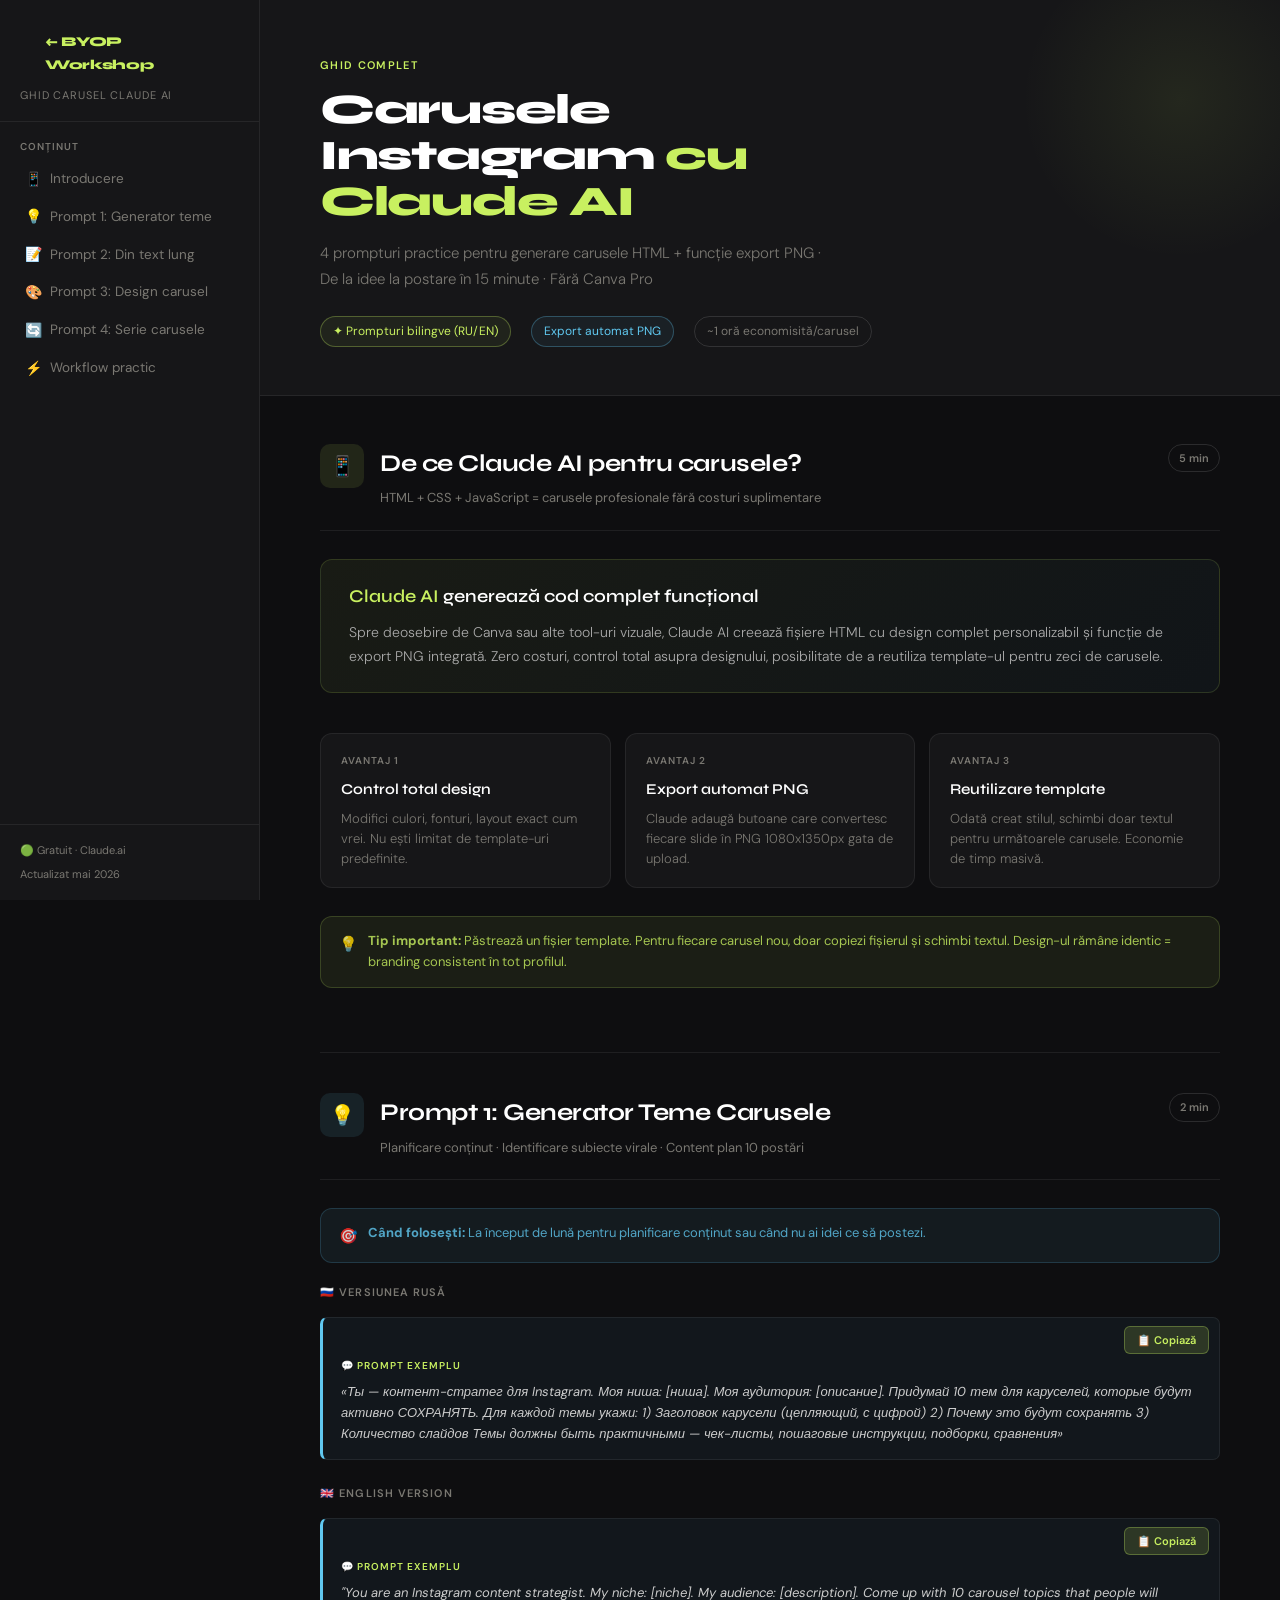
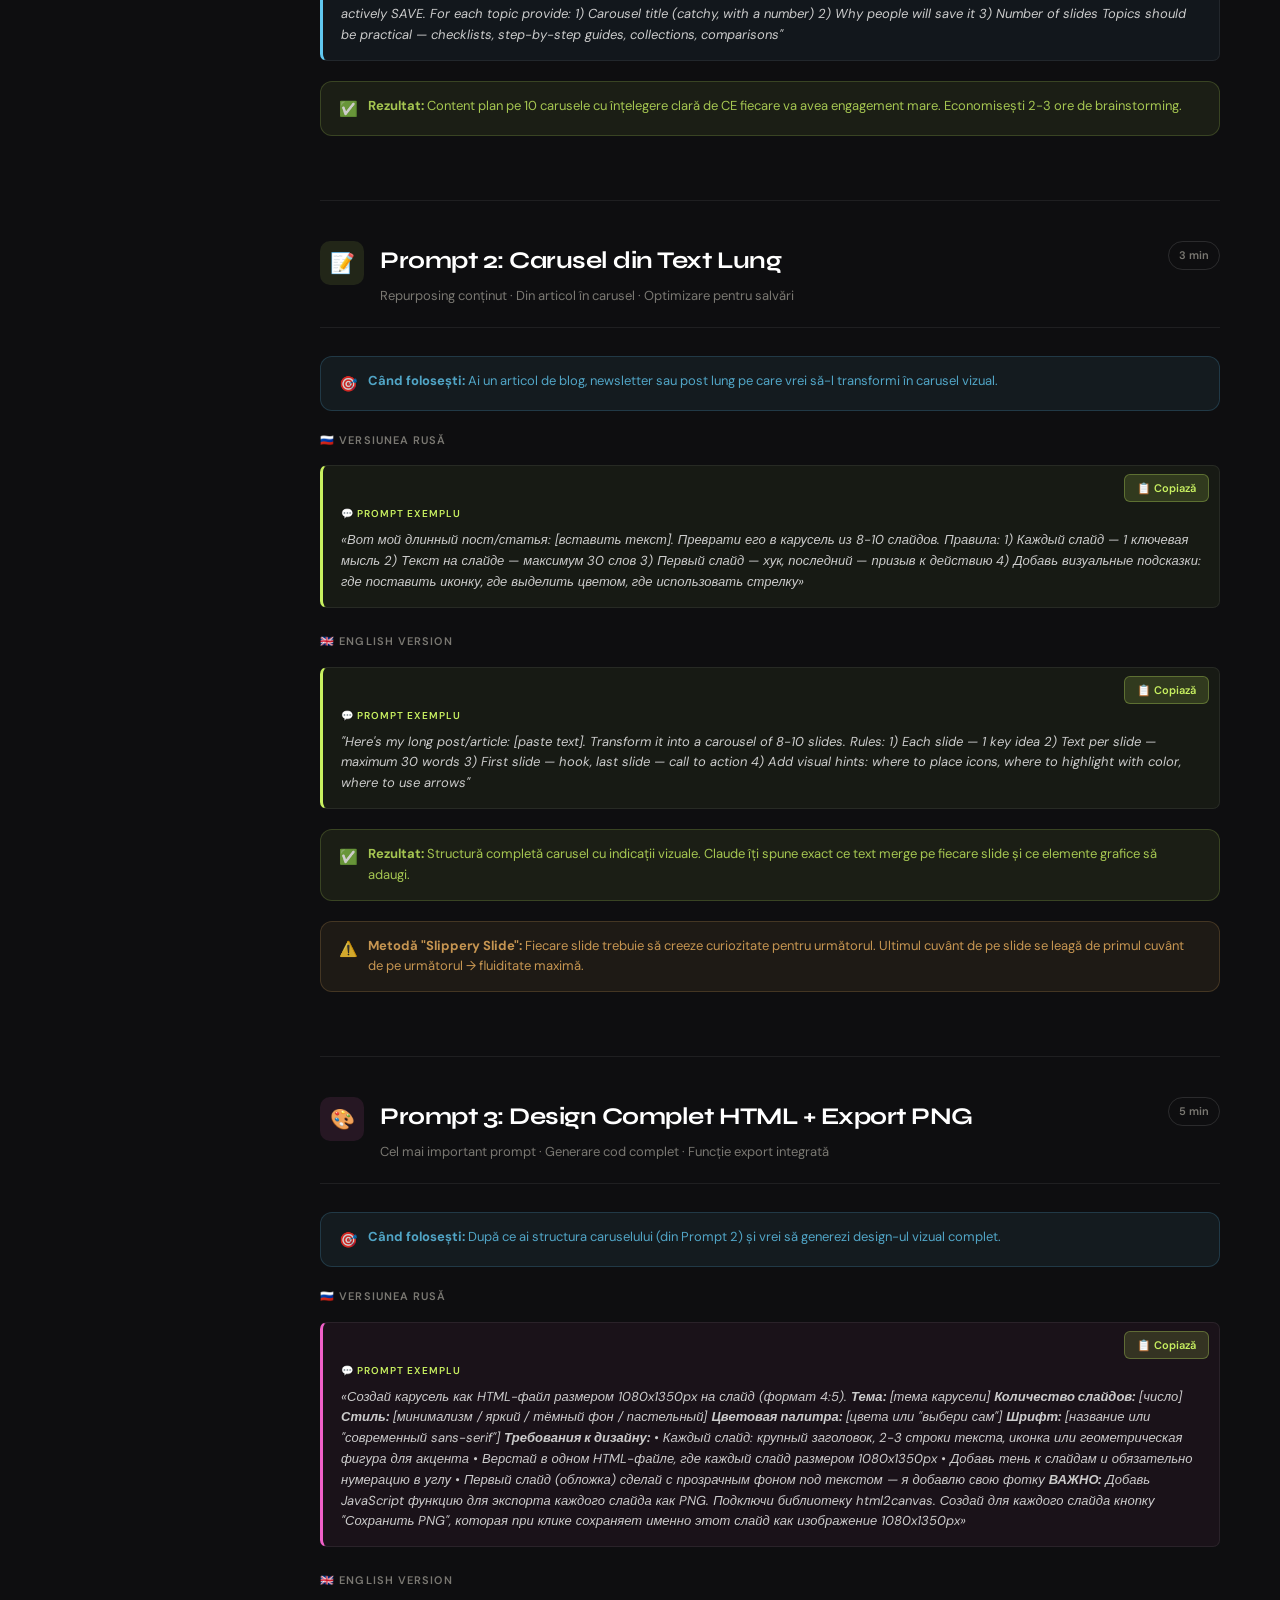
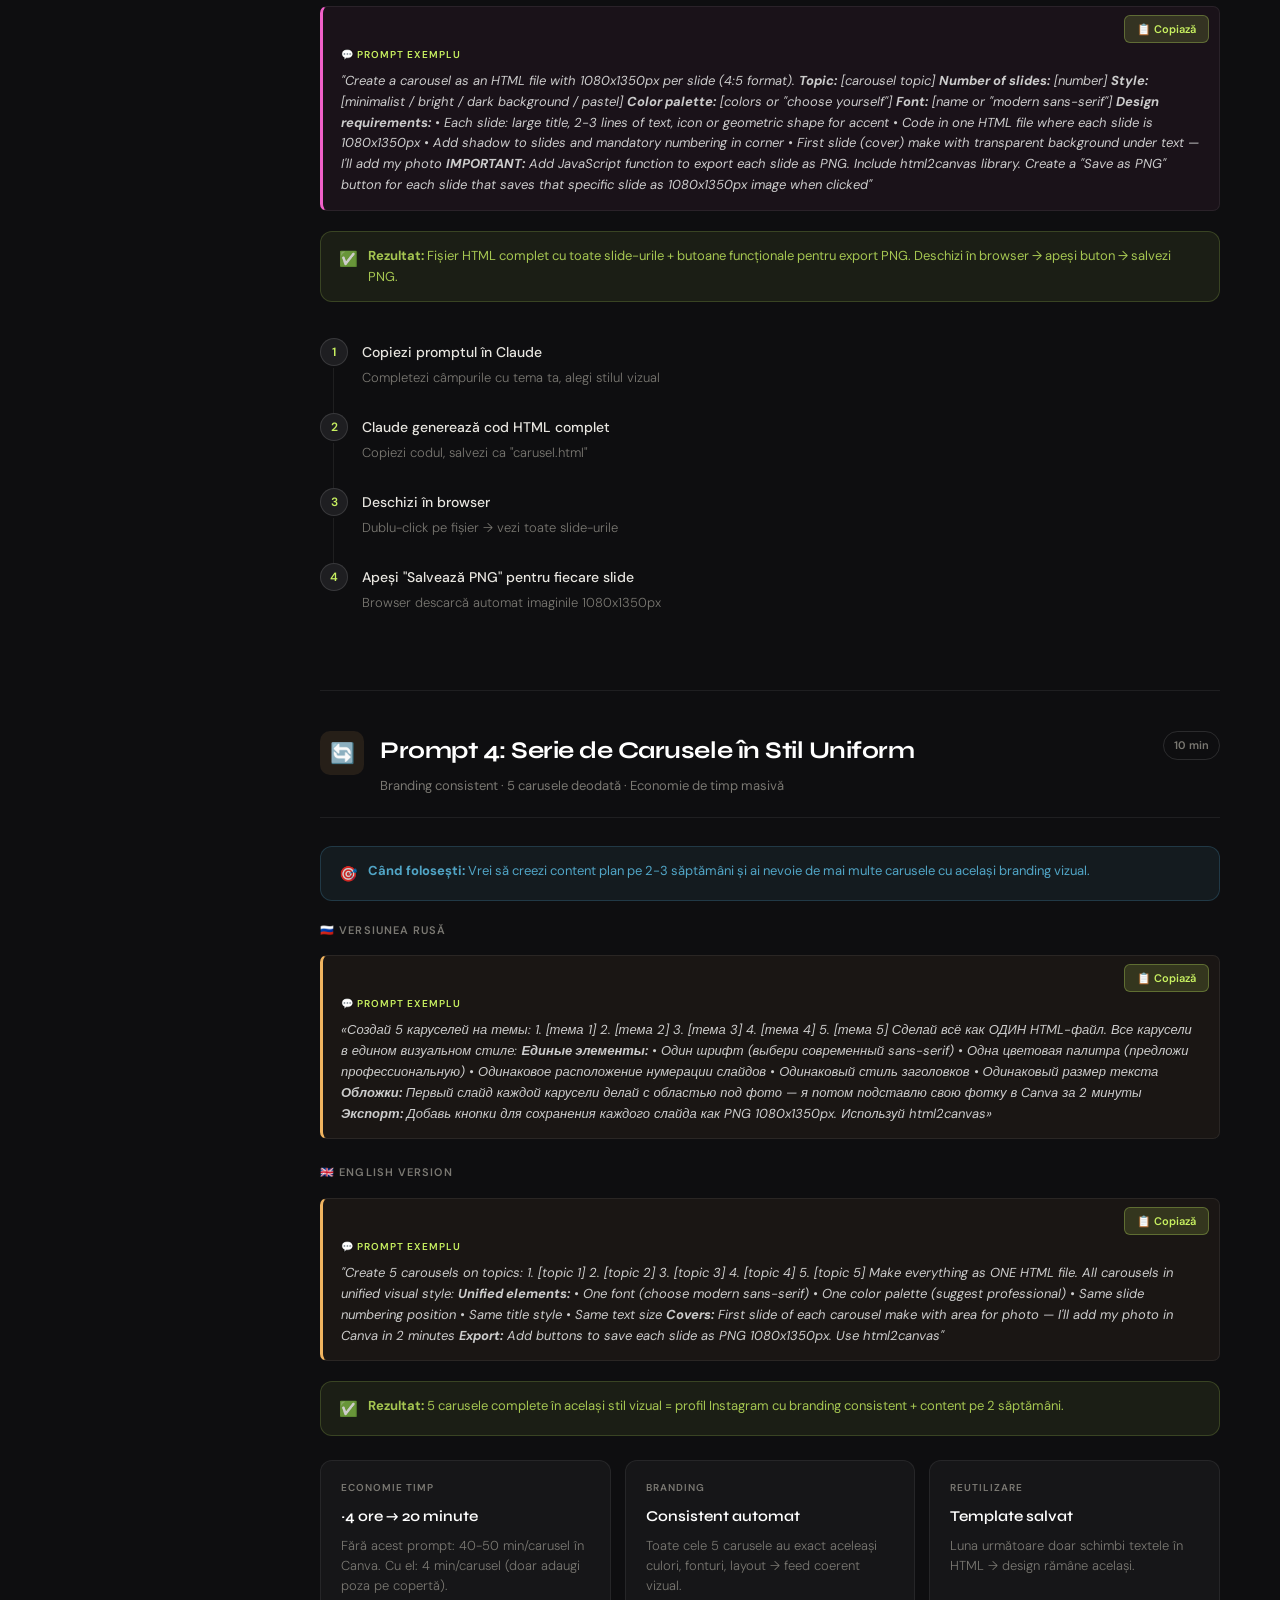
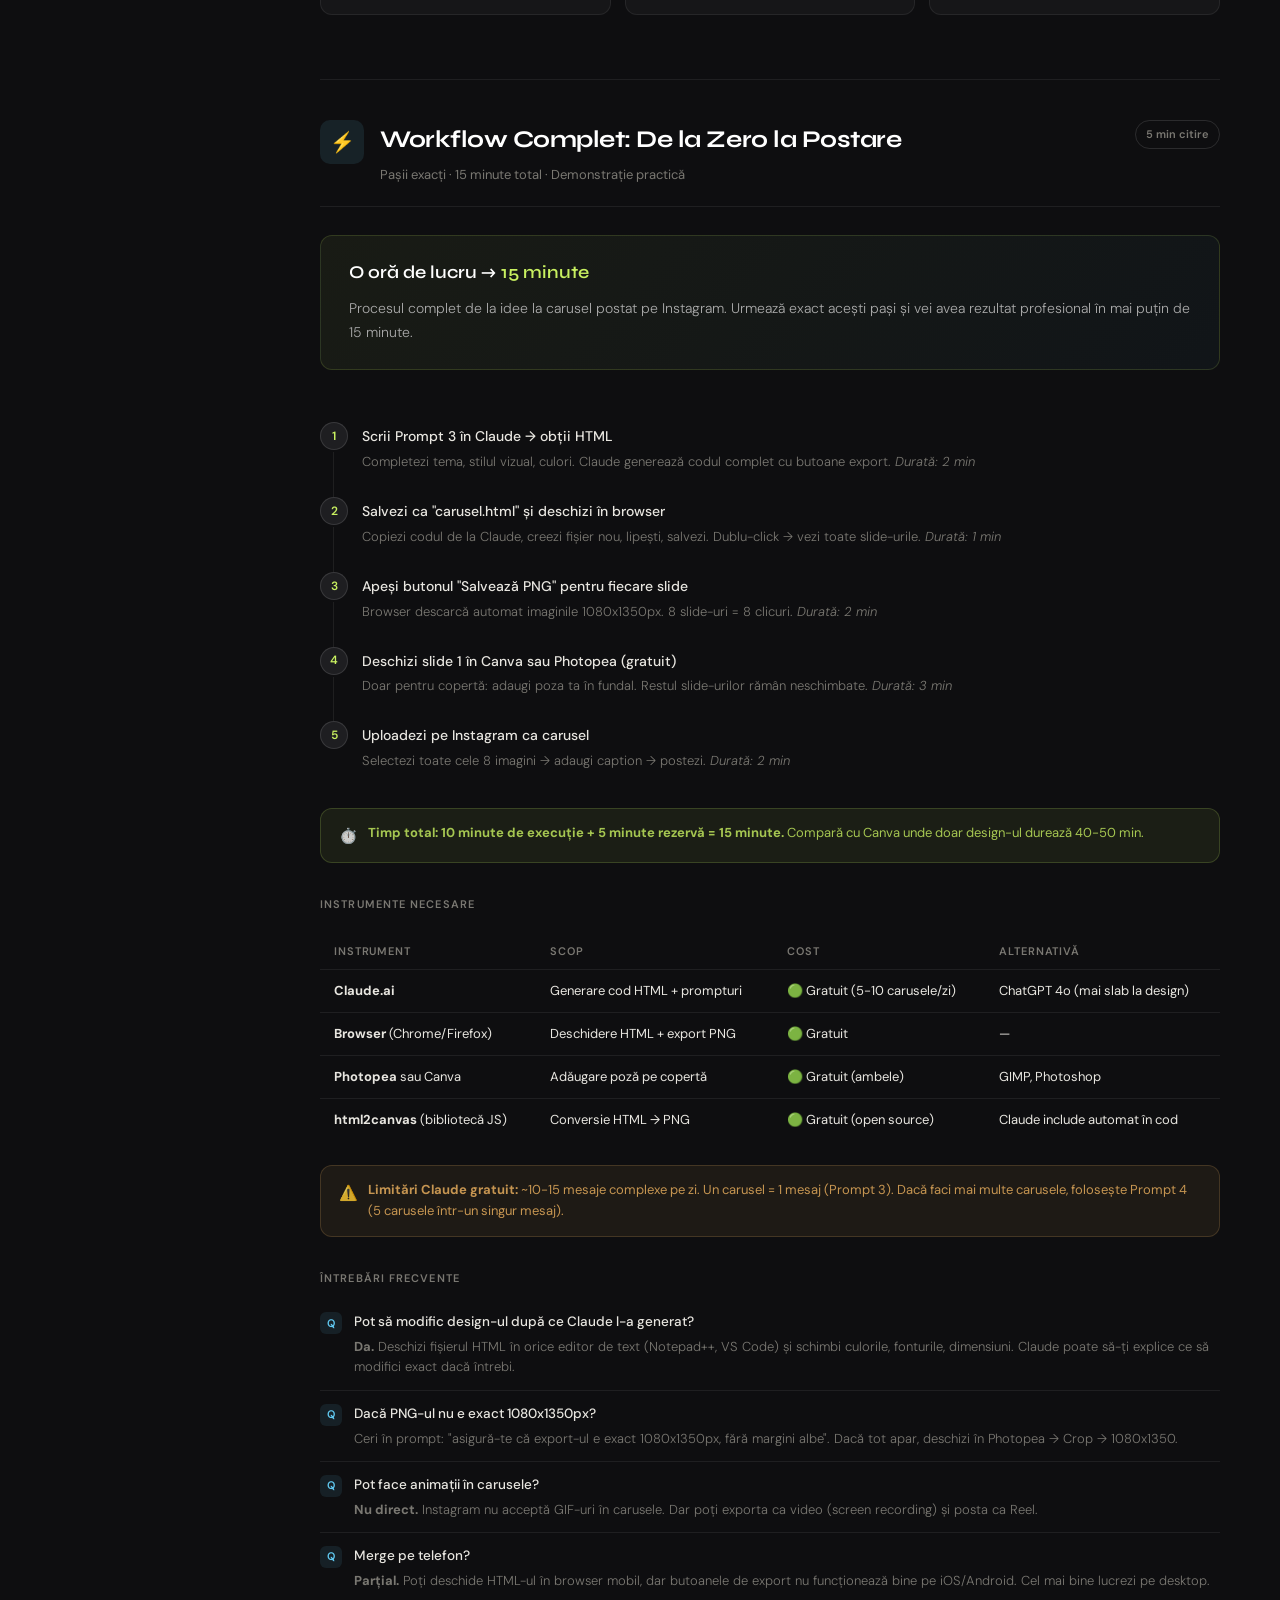
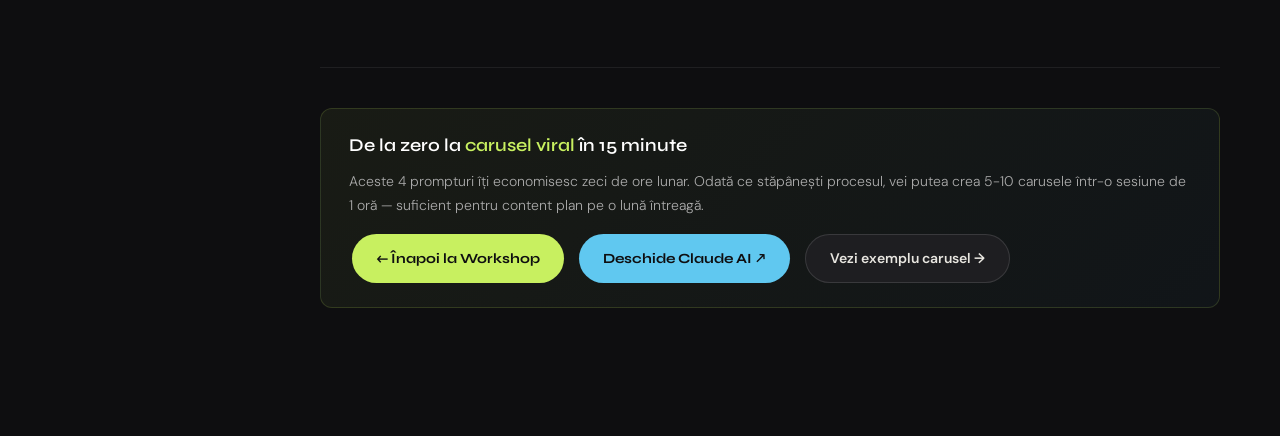
==== commit 2075e1e5: "Add copy buttons to prompt blocks for improved usability" ====
--- a/ghid_carusel_claude_ai.html
+++ b/ghid_carusel_claude_ai.html
@@ -414,8 +414,8 @@
 
                         <div class="intro-block">
                             <div class="quote">
-                                Час работы →
-                                <span>15 минут</span>
+                                O oră de lucru →
+                                <span>15 minute</span>
                             </div>
                             <p style="font-size: 14px; color: #aaa; font-weight: 300">
                                 Procesul complet de la idee la carusel postat pe Instagram. Urmează exact acești pași și vei avea rezultat profesional în mai puțin de 15 minute.
@@ -689,6 +689,64 @@
                     if (target) target.scrollIntoView({ behavior: "smooth" });
                 });
             });
+
+            // Add copy buttons to all prompt blocks
+            document.addEventListener("DOMContentLoaded", function () {
+                const promptBlocks = document.querySelectorAll(".prompt-block");
+
+                promptBlocks.forEach(function (block) {
+                    // Make block relative positioned for button placement
+                    block.style.position = "relative";
+                    block.style.paddingTop = "40px";
+
+                    // Create copy button
+                    const copyBtn = document.createElement("button");
+                    copyBtn.innerHTML = "📋 Copiază";
+                    copyBtn.style.cssText =
+                        'position: absolute; top: 8px; right: 10px; padding: 6px 12px; background: rgba(200, 240, 96, 0.15); border: 1px solid rgba(200, 240, 96, 0.3); border-radius: 6px; color: #c8f060; font-size: 11px; font-weight: 600; cursor: pointer; transition: all 0.2s; font-family: "DM Sans", sans-serif;';
+
+                    // Hover effect
+                    copyBtn.onmouseover = function () {
+                        this.style.background = "rgba(200, 240, 96, 0.25)";
+                        this.style.borderColor = "rgba(200, 240, 96, 0.5)";
+                    };
+                    copyBtn.onmouseout = function () {
+                        if (this.innerHTML !== "✓ Copiat!") {
+                            this.style.background = "rgba(200, 240, 96, 0.15)";
+                            this.style.borderColor = "rgba(200, 240, 96, 0.3)";
+                        }
+                    };
+
+                    // Copy functionality
+                    copyBtn.onclick = function () {
+                        const textToCopy = block.innerText.replace("📋 Copiază", "").replace("✓ Copiat!", "").trim();
+
+                        navigator.clipboard
+                            .writeText(textToCopy)
+                            .then(function () {
+                                copyBtn.innerHTML = "✓ Copiat!";
+                                copyBtn.style.background = "rgba(200, 240, 96, 0.3)";
+                                copyBtn.style.borderColor = "rgba(200, 240, 96, 0.6)";
+                                copyBtn.style.color = "#c8f060";
+
+                                setTimeout(function () {
+                                    copyBtn.innerHTML = "📋 Copiază";
+                                    copyBtn.style.background = "rgba(200, 240, 96, 0.15)";
+                                    copyBtn.style.borderColor = "rgba(200, 240, 96, 0.3)";
+                                }, 2000);
+                            })
+                            .catch(function (err) {
+                                console.error("Eroare la copiere:", err);
+                                copyBtn.innerHTML = "✗ Eroare";
+                                setTimeout(function () {
+                                    copyBtn.innerHTML = "📋 Copiază";
+                                }, 2000);
+                            });
+                    };
+
+                    block.insertBefore(copyBtn, block.firstChild);
+                });
+            });
         </script>
     </body>
 </html>
